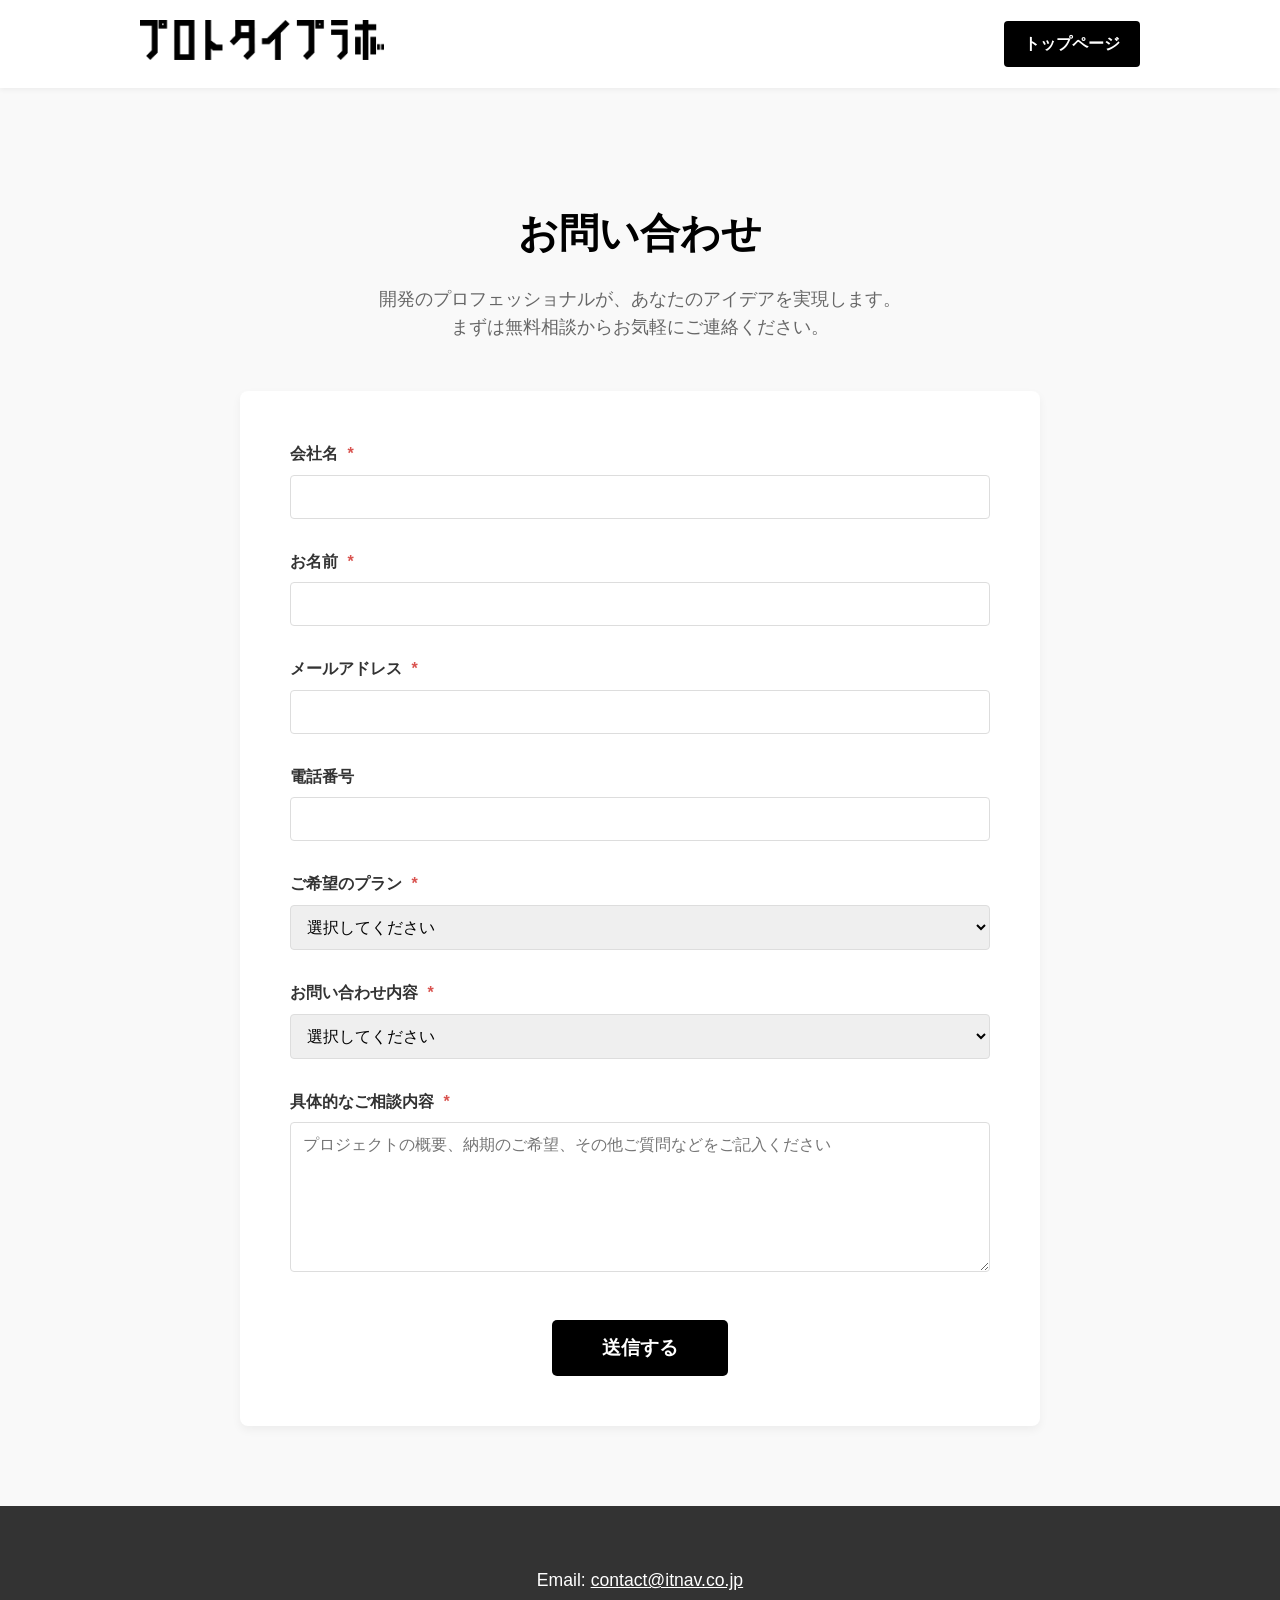
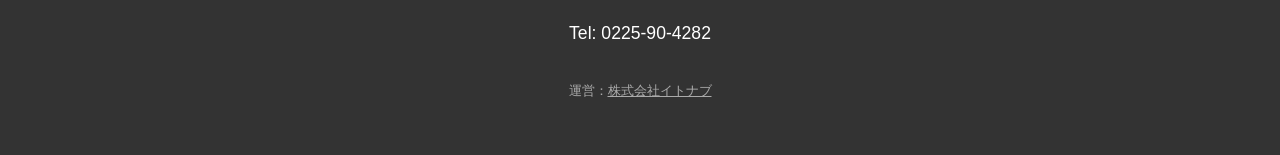
==== contact.html @ 5fab716e "フッターの会社名にイトナブウェブサイトへのリンクを追加 - index.htmlとcontact.htmlのフッターで「株式会社イトナブ」をクリック可能なリンクに変更 - https://itnav." ====
<!DOCTYPE html>
<html lang="ja">
<head>
    <meta charset="UTF-8">
    <meta name="viewport" content="width=device-width, initial-scale=1.0">
    <title>お問い合わせ | PROTOTYPE LAB</title>
    <style>
        /* 基本設定 */
        :root {
            --primary-color: #000;
            --accent-color: #0056b3;
            --bg-light: #f9f9f9;
            --text-color: #333;
        }
        body {
            font-family: "Helvetica Neue", Arial, "Hiragino Kaku Gothic ProN", "Hiragino Sans", Meiryo, sans-serif;
            margin: 0;
            padding: 0;
            color: var(--text-color);
            line-height: 1.6;
        }
        a { text-decoration: none; }

        /* レイアウト */
        .container {
            max-width: 1000px;
            margin: 0 auto;
            padding: 0 20px;
        }

        /* ヘッダー */
        header {
            background: #fff;
            padding: 20px 0;
            box-shadow: 0 2px 5px rgba(0,0,0,0.05);
            position: sticky;
            top: 0;
            z-index: 100;
        }
        .header-inner {
            display: flex;
            justify-content: space-between;
            align-items: center;
        }
        .logo {
            display: flex;
            align-items: center;
        }
        .logo img {
            height: 40px;
            width: auto;
        }
        .nav-btn {
            background: var(--primary-color);
            color: #fff;
            padding: 10px 20px;
            border-radius: 4px;
            font-weight: bold;
        }
        .nav-btn:hover {
            opacity: 0.8;
        }

        /* お問い合わせフォーム */
        .contact-form-section {
            padding: 80px 0;
            background: var(--bg-light);
            min-height: calc(100vh - 80px);
        }
        .contact-form-section h1 {
            text-align: center;
            font-size: 2.5em;
            margin-bottom: 20px;
            color: var(--primary-color);
        }
        .contact-form-section .intro {
            text-align: center;
            margin-bottom: 50px;
            color: #666;
            font-size: 1.1em;
        }

        .form-container {
            max-width: 700px;
            margin: 0 auto;
            background: #fff;
            padding: 50px;
            border-radius: 8px;
            box-shadow: 0 4px 10px rgba(0,0,0,0.05);
        }

        .form-group {
            margin-bottom: 30px;
        }
        .form-group label {
            display: block;
            margin-bottom: 8px;
            font-weight: bold;
            color: var(--text-color);
        }
        .form-group label .required {
            color: #d9534f;
            margin-left: 5px;
        }
        .form-group input[type="text"],
        .form-group input[type="email"],
        .form-group input[type="tel"],
        .form-group select,
        .form-group textarea {
            width: 100%;
            padding: 12px;
            border: 1px solid #ddd;
            border-radius: 4px;
            font-size: 1em;
            font-family: inherit;
            box-sizing: border-box;
        }
        .form-group textarea {
            min-height: 150px;
            resize: vertical;
        }
        .form-group input:focus,
        .form-group select:focus,
        .form-group textarea:focus {
            outline: none;
            border-color: var(--primary-color);
        }

        .submit-btn {
            background: var(--primary-color);
            color: #fff;
            padding: 15px 50px;
            font-size: 1.2em;
            border: none;
            border-radius: 5px;
            cursor: pointer;
            display: block;
            margin: 40px auto 0;
            transition: opacity 0.3s;
            font-weight: bold;
        }
        .submit-btn:hover {
            opacity: 0.8;
        }

        /* フッター */
        footer {
            background: #333;
            color: #fff;
            padding: 40px 0;
            text-align: center;
        }
        footer .contact-info {
            font-size: 1.1em;
            line-height: 2;
            margin-bottom: 20px;
        }
        footer a {
            color: #fff;
            text-decoration: underline;
        }
        .footer-note {
            font-size: 0.8em;
            color: #aaa;
            margin-top: 30px;
        }

        /* レスポンシブ対応 */
        @media (max-width: 768px) {
            .form-container {
                padding: 30px 20px;
            }
            .contact-form-section h1 {
                font-size: 2em;
            }
        }
    </style>
</head>
<body>

    <!-- ヘッダー -->
    <header>
        <div class="container header-inner">
            <div class="logo">
                <a href="index.html">
                    <img src="img/logo.png" alt="PROTOTYPE LAB">
                </a>
            </div>
            <a href="index.html" class="nav-btn">トップページ</a>
        </div>
    </header>

    <!-- お問い合わせフォーム -->
    <section class="contact-form-section">
        <div class="container">
            <h1>お問い合わせ</h1>
            <p class="intro">
                開発のプロフェッショナルが、あなたのアイデアを実現します。<br>
                まずは無料相談からお気軽にご連絡ください。
            </p>

            <div class="form-container">
                <form action="https://formspree.io/f/YOUR_FORM_ID" method="POST">

                    <div class="form-group">
                        <label for="company">会社名 <span class="required">*</span></label>
                        <input type="text" id="company" name="company" required>
                    </div>

                    <div class="form-group">
                        <label for="name">お名前 <span class="required">*</span></label>
                        <input type="text" id="name" name="name" required>
                    </div>

                    <div class="form-group">
                        <label for="email">メールアドレス <span class="required">*</span></label>
                        <input type="email" id="email" name="email" required>
                    </div>

                    <div class="form-group">
                        <label for="tel">電話番号</label>
                        <input type="tel" id="tel" name="tel">
                    </div>

                    <div class="form-group">
                        <label for="plan">ご希望のプラン <span class="required">*</span></label>
                        <select id="plan" name="plan" required>
                            <option value="">選択してください</option>
                            <option value="light">ライト（¥100,000/月）</option>
                            <option value="standard">スタンダード（¥300,000/月）</option>
                            <option value="pro">プロ（¥500,000~/月）</option>
                            <option value="undecided">未定・相談したい</option>
                        </select>
                    </div>

                    <div class="form-group">
                        <label for="purpose">お問い合わせ内容 <span class="required">*</span></label>
                        <select id="purpose" name="purpose" required>
                            <option value="">選択してください</option>
                            <option value="sales">営業プレゼン支援</option>
                            <option value="newbusiness">新規事業検証</option>
                            <option value="lp">緊急LP・フォーム制作</option>
                            <option value="demo">開発営業の武器化</option>
                            <option value="other">その他</option>
                        </select>
                    </div>

                    <div class="form-group">
                        <label for="message">具体的なご相談内容 <span class="required">*</span></label>
                        <textarea id="message" name="message" required placeholder="プロジェクトの概要、納期のご希望、その他ご質問などをご記入ください"></textarea>
                    </div>

                    <button type="submit" class="submit-btn">送信する</button>
                </form>
            </div>
        </div>
    </section>

    <!-- フッター -->
    <footer>
        <div class="container">
            <div class="contact-info">
                <p>Email: <a href="mailto:contact@itnav.co.jp">contact@itnav.co.jp</a></p>
                <p>Tel: 0225-90-4282</p>
            </div>
            <p class="footer-note">運営：<a href="https://itnav.co.jp/" target="_blank" rel="noopener noreferrer" style="color: #aaa; text-decoration: underline;">株式会社イトナブ</a></p>
        </div>
    </footer>

</body>
</html>
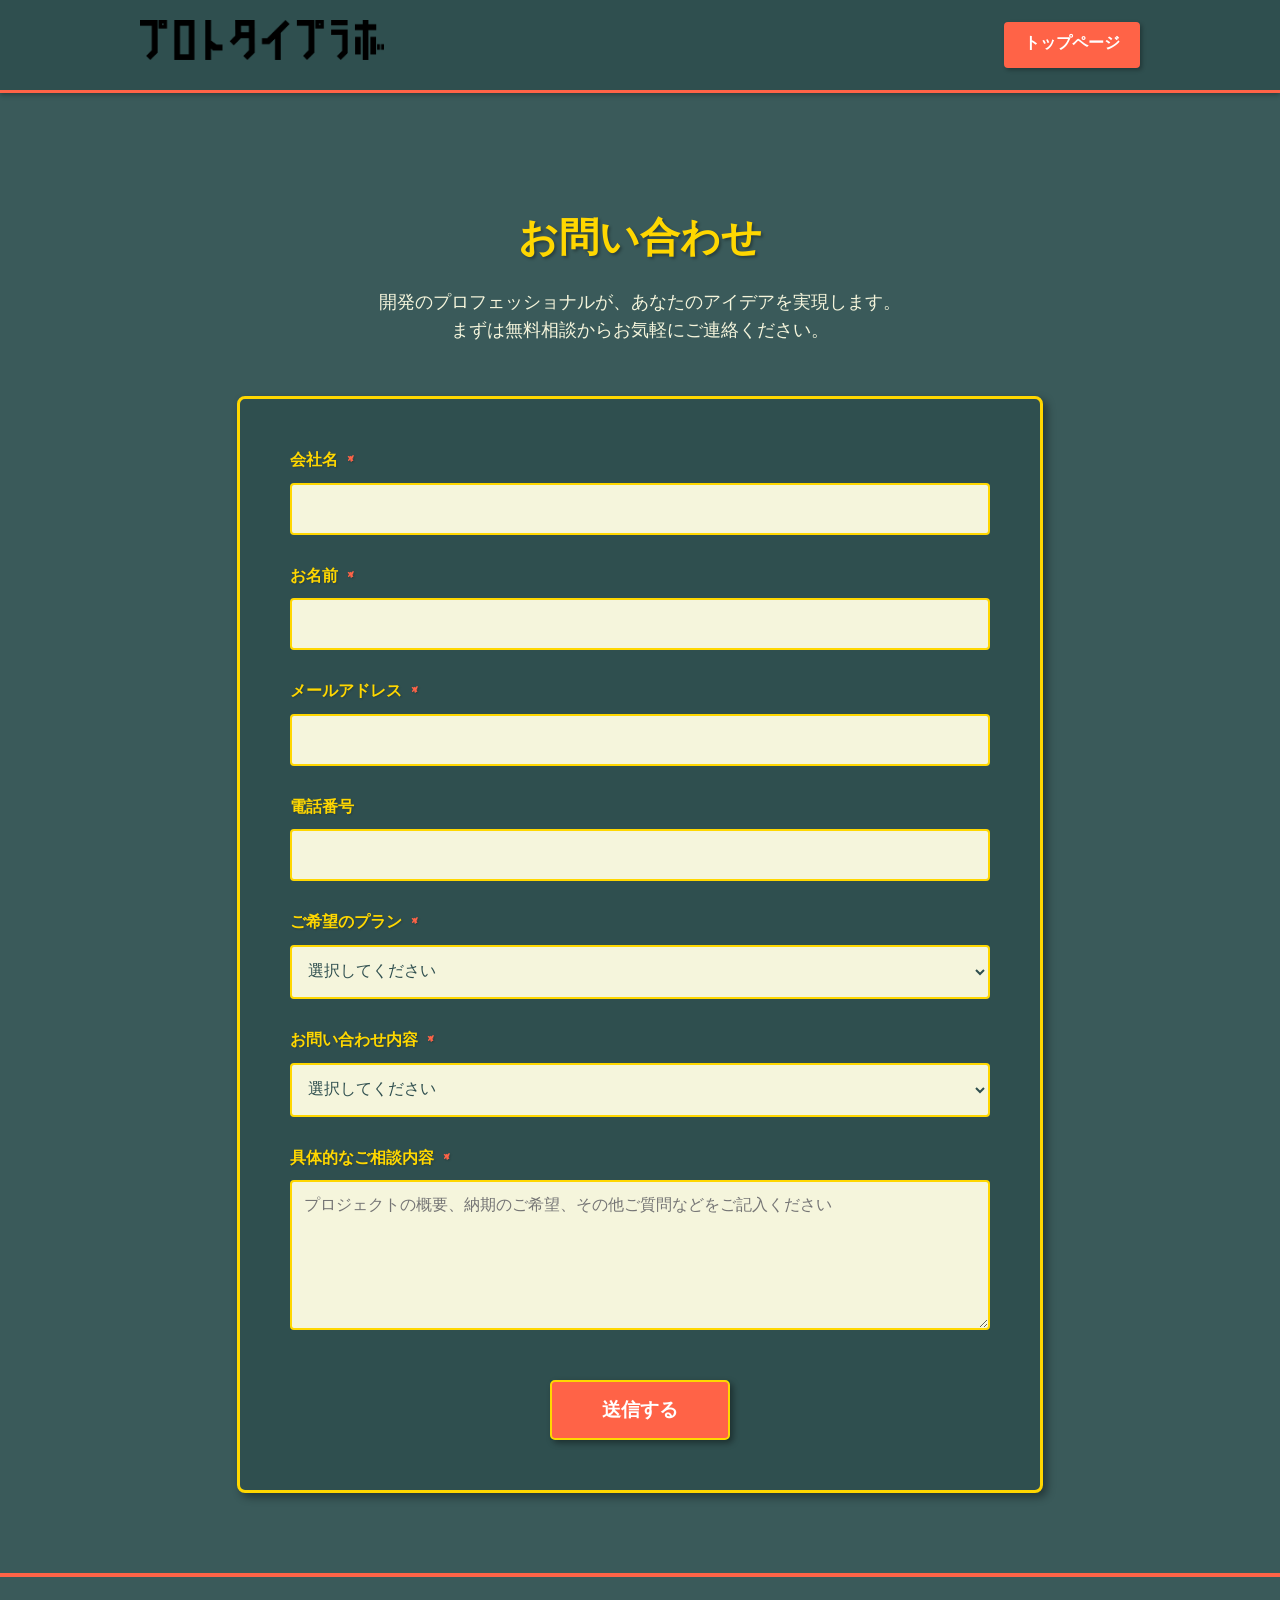
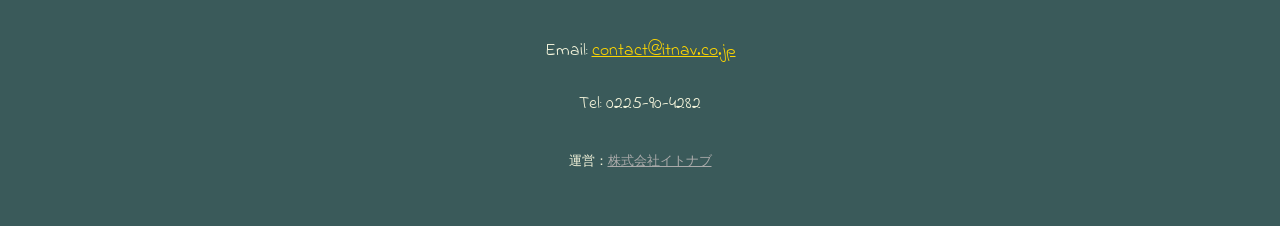
==== commit d7f3ff8a: "チョークボード・カフェデザインへの大規模変更 デザインコンセプト: 親近感、手作り、カフェ、日常、素朴  主な変更点: - カラースキーム変更: 黒板風デザイン   * 背景色: #2F4F4F (ダ" ====
--- a/contact.html
+++ b/contact.html
@@ -4,20 +4,29 @@
     <meta charset="UTF-8">
     <meta name="viewport" content="width=device-width, initial-scale=1.0">
     <title>お問い合わせ | PROTOTYPE LAB</title>
+    <link rel="preconnect" href="https://fonts.googleapis.com">
+    <link rel="preconnect" href="https://fonts.gstatic.com" crossorigin>
+    <link href="https://fonts.googleapis.com/css2?family=Caveat:wght@400;700&family=Indie+Flower&display=swap" rel="stylesheet">
     <style>
         /* 基本設定 */
         :root {
-            --primary-color: #000;
-            --accent-color: #0056b3;
-            --bg-light: #f9f9f9;
-            --text-color: #333;
+            --primary-color: #2F4F4F; /* 黒板の色 Dark Slate Gray */
+            --accent-color: #FF6347; /* トマト色 */
+            --accent-color-2: #FFD700; /* イエロー */
+            --bg-light: #3A5A5A; /* 少し明るい黒板色 */
+            --text-color: #FFFFFF; /* チョーク白 */
+            --chalk-white: #F5F5DC; /* クリーミーな白（チョークの色） */
         }
         body {
-            font-family: "Helvetica Neue", Arial, "Hiragino Kaku Gothic ProN", "Hiragino Sans", Meiryo, sans-serif;
+            font-family: "Indie Flower", "Helvetica Neue", Arial, "Hiragino Kaku Gothic ProN", "Hiragino Sans", Meiryo, cursive, sans-serif;
             margin: 0;
             padding: 0;
             color: var(--text-color);
             line-height: 1.6;
+            background: var(--primary-color);
+        }
+        h1, h2, h3 {
+            font-family: "Caveat", "Indie Flower", cursive;
         }
         a { text-decoration: none; }
 
@@ -30,9 +39,10 @@
 
         /* ヘッダー */
         header {
-            background: #fff;
+            background: var(--primary-color);
             padding: 20px 0;
-            box-shadow: 0 2px 5px rgba(0,0,0,0.05);
+            box-shadow: 0 2px 5px rgba(0,0,0,0.3);
+            border-bottom: 3px solid var(--accent-color);
             position: sticky;
             top: 0;
             z-index: 100;
@@ -51,14 +61,18 @@
             width: auto;
         }
         .nav-btn {
-            background: var(--primary-color);
+            background: var(--accent-color);
             color: #fff;
             padding: 10px 20px;
             border-radius: 4px;
             font-weight: bold;
+            box-shadow: 2px 2px 4px rgba(0,0,0,0.3);
+            transition: all 0.3s;
         }
         .nav-btn:hover {
-            opacity: 0.8;
+            background: var(--accent-color-2);
+            color: var(--primary-color);
+            transform: translateY(-2px);
         }
 
         /* お問い合わせフォーム */
@@ -71,22 +85,24 @@
             text-align: center;
             font-size: 2.5em;
             margin-bottom: 20px;
-            color: var(--primary-color);
+            color: var(--accent-color-2);
+            text-shadow: 2px 2px 3px rgba(0,0,0,0.3);
         }
         .contact-form-section .intro {
             text-align: center;
             margin-bottom: 50px;
-            color: #666;
+            color: var(--chalk-white);
             font-size: 1.1em;
         }
 
         .form-container {
             max-width: 700px;
             margin: 0 auto;
-            background: #fff;
+            background: var(--primary-color);
             padding: 50px;
             border-radius: 8px;
-            box-shadow: 0 4px 10px rgba(0,0,0,0.05);
+            box-shadow: 4px 4px 8px rgba(0,0,0,0.4);
+            border: 3px solid var(--accent-color-2);
         }
 
         .form-group {
@@ -96,10 +112,11 @@
             display: block;
             margin-bottom: 8px;
             font-weight: bold;
-            color: var(--text-color);
+            color: var(--accent-color-2);
+            text-shadow: 1px 1px 2px rgba(0,0,0,0.2);
         }
         .form-group label .required {
-            color: #d9534f;
+            color: var(--accent-color);
             margin-left: 5px;
         }
         .form-group input[type="text"],
@@ -109,11 +126,13 @@
         .form-group textarea {
             width: 100%;
             padding: 12px;
-            border: 1px solid #ddd;
+            border: 2px solid var(--accent-color-2);
             border-radius: 4px;
             font-size: 1em;
             font-family: inherit;
             box-sizing: border-box;
+            background: var(--chalk-white);
+            color: var(--primary-color);
         }
         .form-group textarea {
             min-height: 150px;
@@ -123,45 +142,52 @@
         .form-group select:focus,
         .form-group textarea:focus {
             outline: none;
-            border-color: var(--primary-color);
+            border-color: var(--accent-color);
+            box-shadow: 0 0 5px var(--accent-color-2);
         }
 
         .submit-btn {
-            background: var(--primary-color);
+            background: var(--accent-color);
             color: #fff;
             padding: 15px 50px;
             font-size: 1.2em;
-            border: none;
+            border: 2px solid var(--accent-color-2);
             border-radius: 5px;
             cursor: pointer;
             display: block;
             margin: 40px auto 0;
-            transition: opacity 0.3s;
+            transition: all 0.3s;
             font-weight: bold;
+            box-shadow: 3px 3px 6px rgba(0,0,0,0.4);
         }
         .submit-btn:hover {
-            opacity: 0.8;
+            background: var(--accent-color-2);
+            color: var(--primary-color);
+            transform: translateY(-3px);
+            box-shadow: 5px 5px 10px rgba(0,0,0,0.5);
         }
 
         /* フッター */
         footer {
-            background: #333;
+            background: var(--bg-light);
             color: #fff;
             padding: 40px 0;
             text-align: center;
+            border-top: 4px solid var(--accent-color);
         }
         footer .contact-info {
             font-size: 1.1em;
             line-height: 2;
             margin-bottom: 20px;
+            color: var(--chalk-white);
         }
         footer a {
-            color: #fff;
+            color: var(--accent-color-2);
             text-decoration: underline;
         }
         .footer-note {
             font-size: 0.8em;
-            color: #aaa;
+            color: var(--chalk-white);
             margin-top: 30px;
         }
 
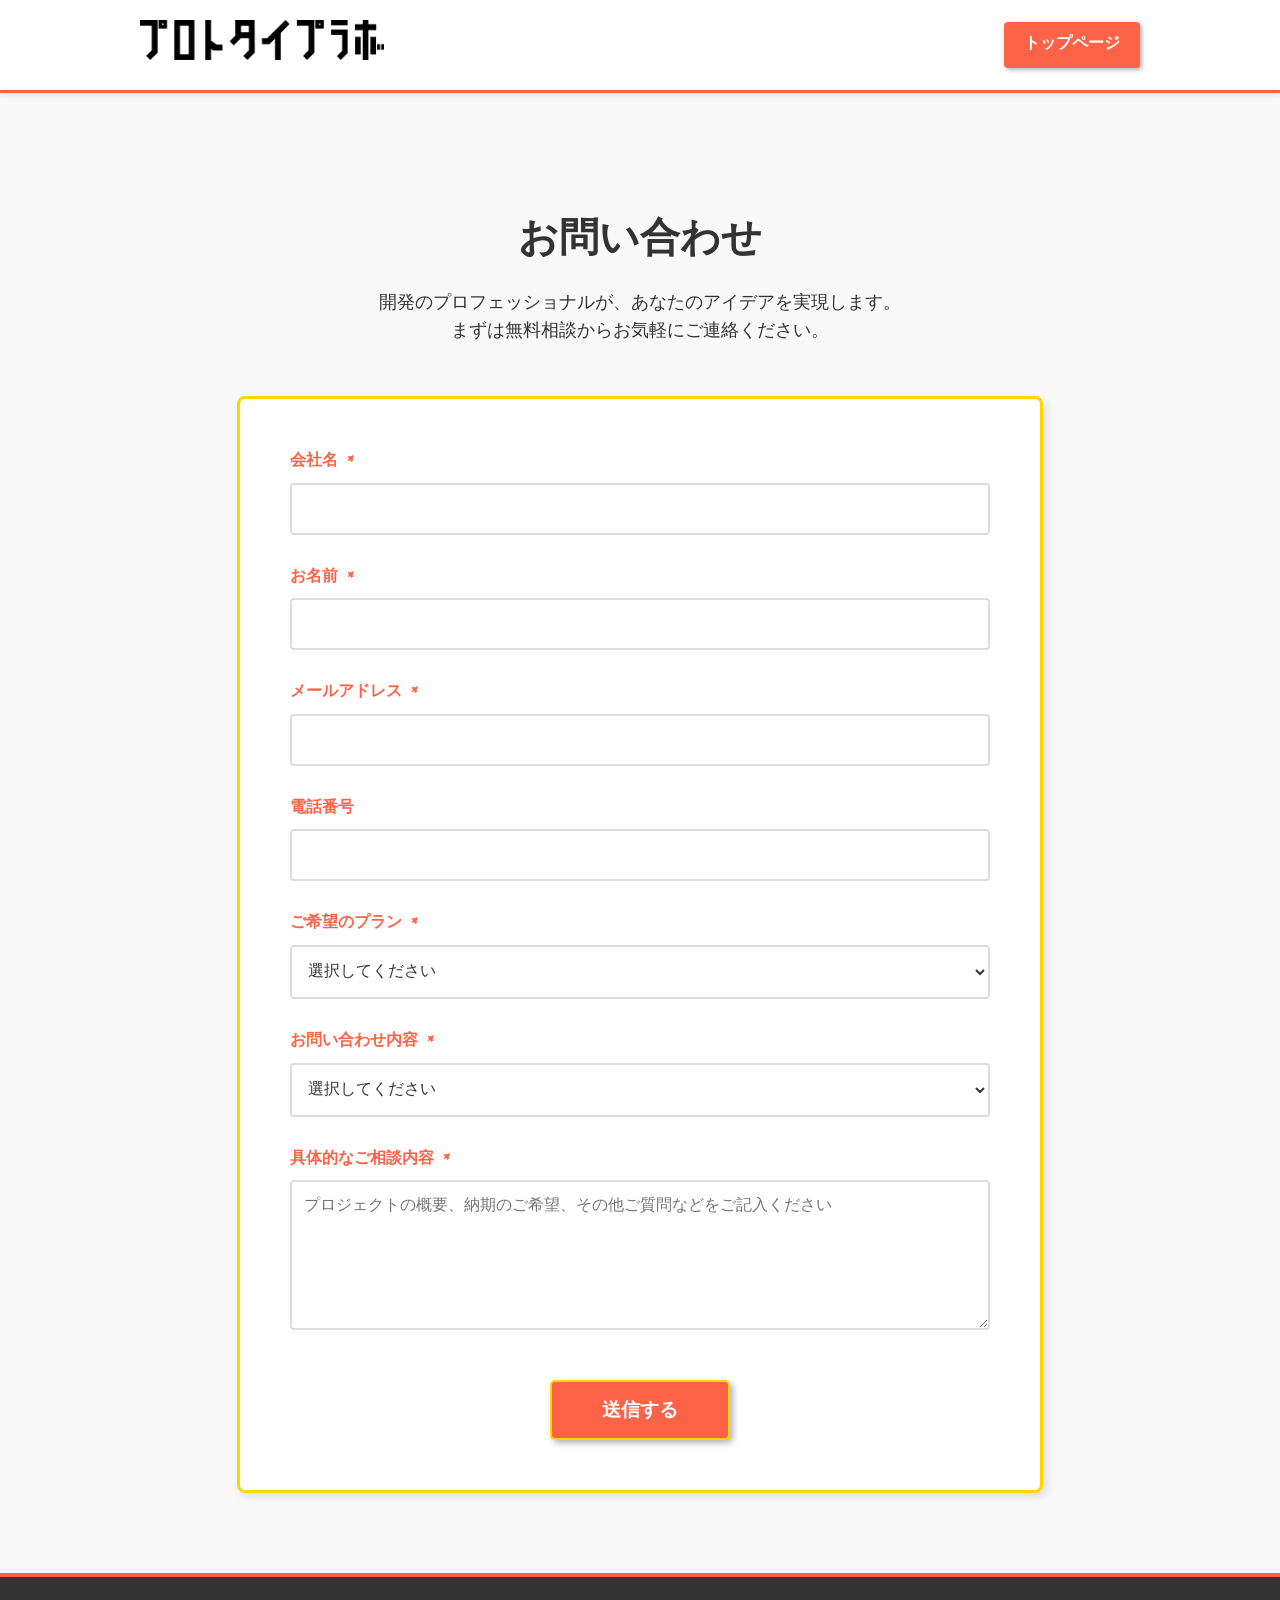
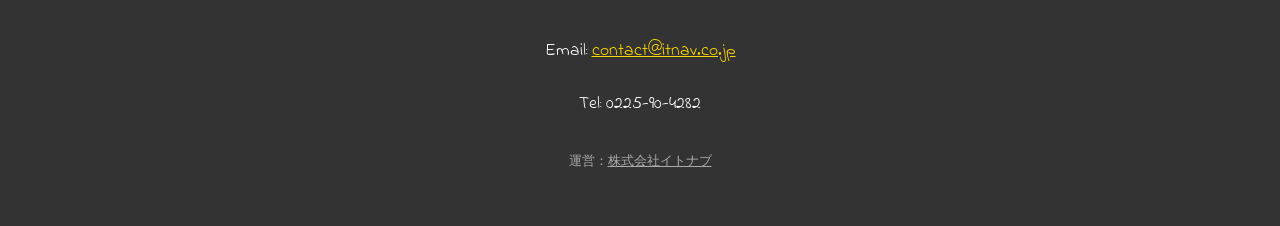
==== commit 9e3d29a5: "背景色を白に変更して視認性を向上 - 背景色を黒板風から白に変更 - 文字色をダークグレー(#333)に調整 - アクセントカラーは維持（トマト色: #FF6347） - テキストシャドウを削除または" ====
--- a/contact.html
+++ b/contact.html
@@ -10,12 +10,12 @@
     <style>
         /* 基本設定 */
         :root {
-            --primary-color: #2F4F4F; /* 黒板の色 Dark Slate Gray */
+            --primary-color: #FFFFFF; /* 白背景 */
             --accent-color: #FF6347; /* トマト色 */
             --accent-color-2: #FFD700; /* イエロー */
-            --bg-light: #3A5A5A; /* 少し明るい黒板色 */
-            --text-color: #FFFFFF; /* チョーク白 */
-            --chalk-white: #F5F5DC; /* クリーミーな白（チョークの色） */
+            --bg-light: #F9F9F9; /* 薄いグレー */
+            --text-color: #333333; /* ダークグレー */
+            --chalk-white: #333333; /* テキスト用ダークグレー */
         }
         body {
             font-family: "Indie Flower", "Helvetica Neue", Arial, "Hiragino Kaku Gothic ProN", "Hiragino Sans", Meiryo, cursive, sans-serif;
@@ -39,9 +39,9 @@
 
         /* ヘッダー */
         header {
-            background: var(--primary-color);
+            background: #FFFFFF;
             padding: 20px 0;
-            box-shadow: 0 2px 5px rgba(0,0,0,0.3);
+            box-shadow: 0 2px 5px rgba(0,0,0,0.1);
             border-bottom: 3px solid var(--accent-color);
             position: sticky;
             top: 0;
@@ -71,7 +71,7 @@
         }
         .nav-btn:hover {
             background: var(--accent-color-2);
-            color: var(--primary-color);
+            color: #333;
             transform: translateY(-2px);
         }
 
@@ -85,23 +85,22 @@
             text-align: center;
             font-size: 2.5em;
             margin-bottom: 20px;
-            color: var(--accent-color-2);
-            text-shadow: 2px 2px 3px rgba(0,0,0,0.3);
+            color: #333;
         }
         .contact-form-section .intro {
             text-align: center;
             margin-bottom: 50px;
-            color: var(--chalk-white);
+            color: #333;
             font-size: 1.1em;
         }
 
         .form-container {
             max-width: 700px;
             margin: 0 auto;
-            background: var(--primary-color);
+            background: #FFFFFF;
             padding: 50px;
             border-radius: 8px;
-            box-shadow: 4px 4px 8px rgba(0,0,0,0.4);
+            box-shadow: 4px 4px 8px rgba(0,0,0,0.1);
             border: 3px solid var(--accent-color-2);
         }
 
@@ -112,8 +111,7 @@
             display: block;
             margin-bottom: 8px;
             font-weight: bold;
-            color: var(--accent-color-2);
-            text-shadow: 1px 1px 2px rgba(0,0,0,0.2);
+            color: var(--accent-color);
         }
         .form-group label .required {
             color: var(--accent-color);
@@ -126,13 +124,13 @@
         .form-group textarea {
             width: 100%;
             padding: 12px;
-            border: 2px solid var(--accent-color-2);
+            border: 2px solid #ddd;
             border-radius: 4px;
             font-size: 1em;
             font-family: inherit;
             box-sizing: border-box;
-            background: var(--chalk-white);
-            color: var(--primary-color);
+            background: #fff;
+            color: #333;
         }
         .form-group textarea {
             min-height: 150px;
@@ -143,7 +141,6 @@
         .form-group textarea:focus {
             outline: none;
             border-color: var(--accent-color);
-            box-shadow: 0 0 5px var(--accent-color-2);
         }
 
         .submit-btn {
@@ -158,18 +155,18 @@
             margin: 40px auto 0;
             transition: all 0.3s;
             font-weight: bold;
-            box-shadow: 3px 3px 6px rgba(0,0,0,0.4);
+            box-shadow: 3px 3px 6px rgba(0,0,0,0.3);
         }
         .submit-btn:hover {
             background: var(--accent-color-2);
-            color: var(--primary-color);
+            color: #333;
             transform: translateY(-3px);
-            box-shadow: 5px 5px 10px rgba(0,0,0,0.5);
+            box-shadow: 5px 5px 10px rgba(0,0,0,0.4);
         }
 
         /* フッター */
         footer {
-            background: var(--bg-light);
+            background: #333;
             color: #fff;
             padding: 40px 0;
             text-align: center;
@@ -179,7 +176,7 @@
             font-size: 1.1em;
             line-height: 2;
             margin-bottom: 20px;
-            color: var(--chalk-white);
+            color: #fff;
         }
         footer a {
             color: var(--accent-color-2);
@@ -187,7 +184,7 @@
         }
         .footer-note {
             font-size: 0.8em;
-            color: var(--chalk-white);
+            color: #aaa;
             margin-top: 30px;
         }
 
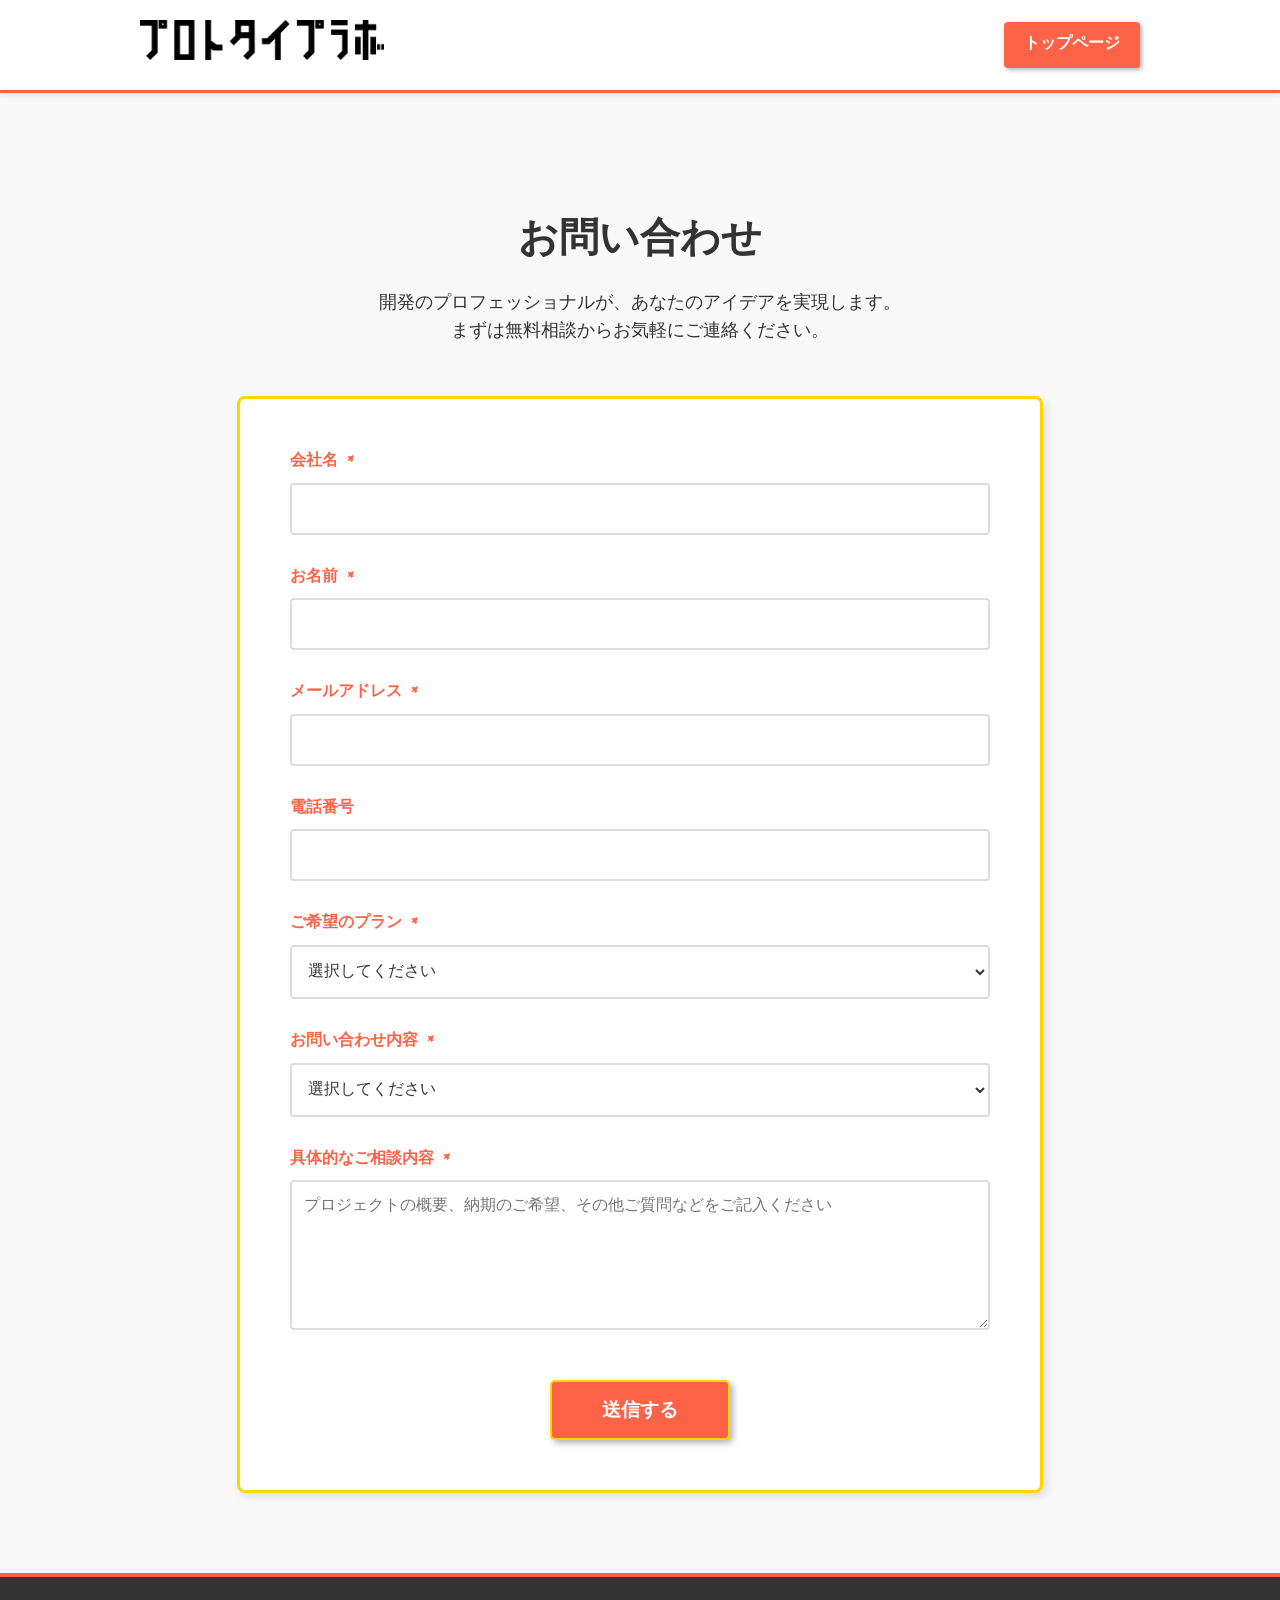
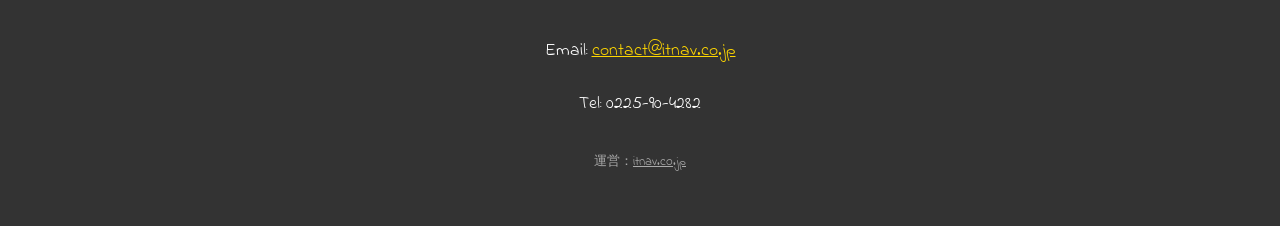
==== commit 7d66c3ad: "フッターのWebサイトリンクをhttps://itnav.co.jp/に更新し、表示テキストをitnav.co.jpに変更" ====
--- a/contact.html
+++ b/contact.html
@@ -286,7 +286,7 @@
                 <p>Email: <a href="mailto:contact@itnav.co.jp">contact@itnav.co.jp</a></p>
                 <p>Tel: 0225-90-4282</p>
             </div>
-            <p class="footer-note">運営：<a href="https://itnav.co.jp/" target="_blank" rel="noopener noreferrer" style="color: #aaa; text-decoration: underline;">株式会社イトナブ</a></p>
+            <p class="footer-note">運営：<a href="https://itnav.co.jp/" target="_blank" rel="noopener noreferrer" style="color: #aaa; text-decoration: underline;">itnav.co.jp</a></p>
         </div>
     </footer>
 
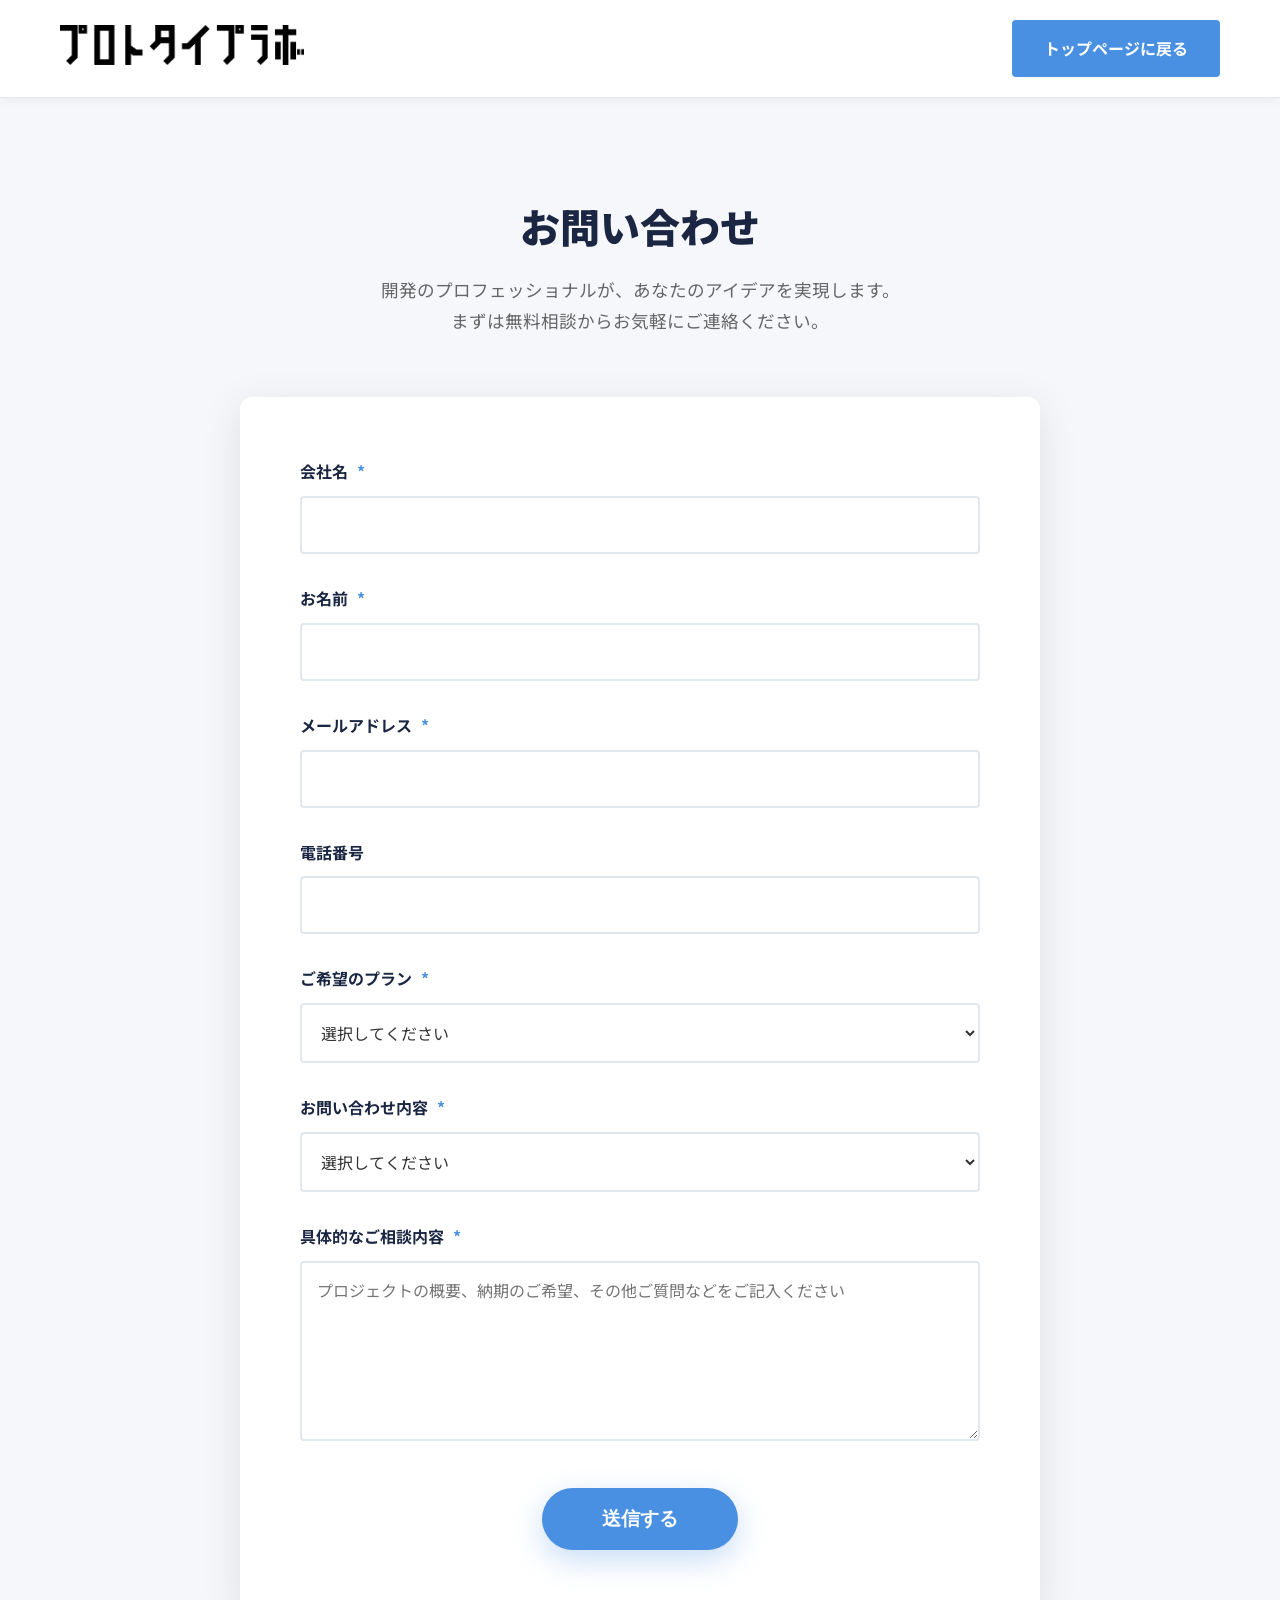
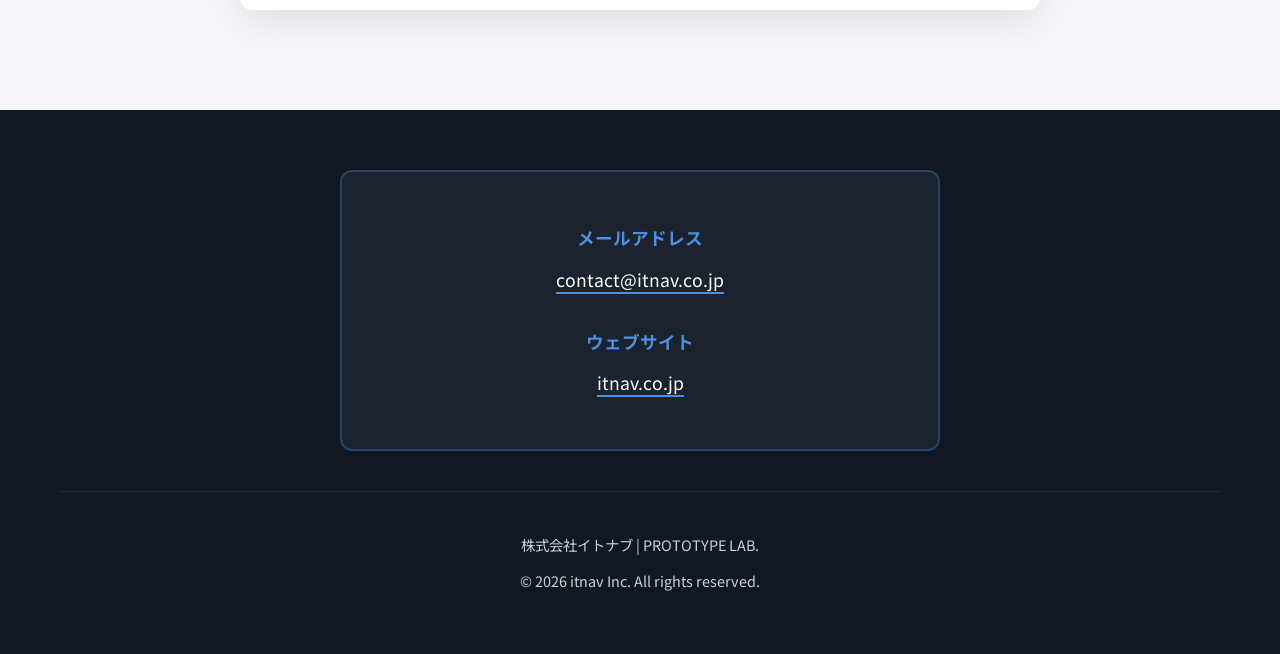
==== commit e13eb862: "メインビジュアルの背景画像とお問い合わせフォームのデザインを統一 - メインビジュアル(index.html)の背景にimg/main.jpgを適用 - お問い合わせフォームの送信先メールアドレスをt" ====
--- a/contact.html
+++ b/contact.html
@@ -6,210 +6,22 @@
     <title>お問い合わせ | PROTOTYPE LAB</title>
     <link rel="preconnect" href="https://fonts.googleapis.com">
     <link rel="preconnect" href="https://fonts.gstatic.com" crossorigin>
-    <link href="https://fonts.googleapis.com/css2?family=Caveat:wght@400;700&family=Indie+Flower&display=swap" rel="stylesheet">
-    <style>
-        /* 基本設定 */
-        :root {
-            --primary-color: #FFFFFF; /* 白背景 */
-            --accent-color: #FF6347; /* トマト色 */
-            --accent-color-2: #FFD700; /* イエロー */
-            --bg-light: #F9F9F9; /* 薄いグレー */
-            --text-color: #333333; /* ダークグレー */
-            --chalk-white: #333333; /* テキスト用ダークグレー */
-        }
-        body {
-            font-family: "Indie Flower", "Helvetica Neue", Arial, "Hiragino Kaku Gothic ProN", "Hiragino Sans", Meiryo, cursive, sans-serif;
-            margin: 0;
-            padding: 0;
-            color: var(--text-color);
-            line-height: 1.6;
-            background: var(--primary-color);
-        }
-        h1, h2, h3 {
-            font-family: "Caveat", "Indie Flower", cursive;
-        }
-        a { text-decoration: none; }
-
-        /* レイアウト */
-        .container {
-            max-width: 1000px;
-            margin: 0 auto;
-            padding: 0 20px;
-        }
-
-        /* ヘッダー */
-        header {
-            background: #FFFFFF;
-            padding: 20px 0;
-            box-shadow: 0 2px 5px rgba(0,0,0,0.1);
-            border-bottom: 3px solid var(--accent-color);
-            position: sticky;
-            top: 0;
-            z-index: 100;
-        }
-        .header-inner {
-            display: flex;
-            justify-content: space-between;
-            align-items: center;
-        }
-        .logo {
-            display: flex;
-            align-items: center;
-        }
-        .logo img {
-            height: 40px;
-            width: auto;
-        }
-        .nav-btn {
-            background: var(--accent-color);
-            color: #fff;
-            padding: 10px 20px;
-            border-radius: 4px;
-            font-weight: bold;
-            box-shadow: 2px 2px 4px rgba(0,0,0,0.3);
-            transition: all 0.3s;
-        }
-        .nav-btn:hover {
-            background: var(--accent-color-2);
-            color: #333;
-            transform: translateY(-2px);
-        }
-
-        /* お問い合わせフォーム */
-        .contact-form-section {
-            padding: 80px 0;
-            background: var(--bg-light);
-            min-height: calc(100vh - 80px);
-        }
-        .contact-form-section h1 {
-            text-align: center;
-            font-size: 2.5em;
-            margin-bottom: 20px;
-            color: #333;
-        }
-        .contact-form-section .intro {
-            text-align: center;
-            margin-bottom: 50px;
-            color: #333;
-            font-size: 1.1em;
-        }
-
-        .form-container {
-            max-width: 700px;
-            margin: 0 auto;
-            background: #FFFFFF;
-            padding: 50px;
-            border-radius: 8px;
-            box-shadow: 4px 4px 8px rgba(0,0,0,0.1);
-            border: 3px solid var(--accent-color-2);
-        }
-
-        .form-group {
-            margin-bottom: 30px;
-        }
-        .form-group label {
-            display: block;
-            margin-bottom: 8px;
-            font-weight: bold;
-            color: var(--accent-color);
-        }
-        .form-group label .required {
-            color: var(--accent-color);
-            margin-left: 5px;
-        }
-        .form-group input[type="text"],
-        .form-group input[type="email"],
-        .form-group input[type="tel"],
-        .form-group select,
-        .form-group textarea {
-            width: 100%;
-            padding: 12px;
-            border: 2px solid #ddd;
-            border-radius: 4px;
-            font-size: 1em;
-            font-family: inherit;
-            box-sizing: border-box;
-            background: #fff;
-            color: #333;
-        }
-        .form-group textarea {
-            min-height: 150px;
-            resize: vertical;
-        }
-        .form-group input:focus,
-        .form-group select:focus,
-        .form-group textarea:focus {
-            outline: none;
-            border-color: var(--accent-color);
-        }
-
-        .submit-btn {
-            background: var(--accent-color);
-            color: #fff;
-            padding: 15px 50px;
-            font-size: 1.2em;
-            border: 2px solid var(--accent-color-2);
-            border-radius: 5px;
-            cursor: pointer;
-            display: block;
-            margin: 40px auto 0;
-            transition: all 0.3s;
-            font-weight: bold;
-            box-shadow: 3px 3px 6px rgba(0,0,0,0.3);
-        }
-        .submit-btn:hover {
-            background: var(--accent-color-2);
-            color: #333;
-            transform: translateY(-3px);
-            box-shadow: 5px 5px 10px rgba(0,0,0,0.4);
-        }
-
-        /* フッター */
-        footer {
-            background: #333;
-            color: #fff;
-            padding: 40px 0;
-            text-align: center;
-            border-top: 4px solid var(--accent-color);
-        }
-        footer .contact-info {
-            font-size: 1.1em;
-            line-height: 2;
-            margin-bottom: 20px;
-            color: #fff;
-        }
-        footer a {
-            color: var(--accent-color-2);
-            text-decoration: underline;
-        }
-        .footer-note {
-            font-size: 0.8em;
-            color: #aaa;
-            margin-top: 30px;
-        }
-
-        /* レスポンシブ対応 */
-        @media (max-width: 768px) {
-            .form-container {
-                padding: 30px 20px;
-            }
-            .contact-form-section h1 {
-                font-size: 2em;
-            }
-        }
-    </style>
+    <link href="https://fonts.googleapis.com/css2?family=Noto+Sans+JP:wght@400;500;700;900&display=swap" rel="stylesheet">
+    <link rel="stylesheet" href="css/contact.css">
 </head>
 <body>
 
     <!-- ヘッダー -->
     <header>
-        <div class="container header-inner">
-            <div class="logo">
-                <a href="index.html">
-                    <img src="img/logo.png" alt="PROTOTYPE LAB">
-                </a>
+        <div class="container">
+            <div class="header-inner">
+                <div class="logo">
+                    <a href="index.html">
+                        <img src="img/logo.png" alt="PROTOTYPE LAB.">
+                    </a>
+                </div>
+                <a href="index.html" class="header-cta">トップページに戻る</a>
             </div>
-            <a href="index.html" class="nav-btn">トップページ</a>
         </div>
     </header>
 
@@ -223,7 +35,7 @@
             </p>
 
             <div class="form-container">
-                <form action="https://formspree.io/f/YOUR_FORM_ID" method="POST">
+                <form action="send_mail.php" method="POST">
 
                     <div class="form-group">
                         <label for="company">会社名 <span class="required">*</span></label>
@@ -280,13 +92,23 @@
     </section>
 
     <!-- フッター -->
-    <footer>
+    <footer class="contact-footer">
         <div class="container">
             <div class="contact-info">
-                <p>Email: <a href="mailto:contact@itnav.co.jp">contact@itnav.co.jp</a></p>
-                <p>Tel: 0225-90-4282</p>
+                <div class="contact-item">
+                    <strong>メールアドレス</strong>
+                    <a href="mailto:contact@itnav.co.jp">contact@itnav.co.jp</a>
+                </div>
+                <div class="contact-item">
+                    <strong>ウェブサイト</strong>
+                    <a href="https://itnav.co.jp/" target="_blank" rel="noopener noreferrer">itnav.co.jp</a>
+                </div>
             </div>
-            <p class="footer-note">運営：<a href="https://itnav.co.jp/" target="_blank" rel="noopener noreferrer" style="color: #aaa; text-decoration: underline;">itnav.co.jp</a></p>
+
+            <div class="company-info">
+                <p>株式会社イトナブ | PROTOTYPE LAB.</p>
+                <p style="margin-top: 10px;">© 2026 itnav Inc. All rights reserved.</p>
+            </div>
         </div>
     </footer>
 
--- a/css/contact.css
+++ b/css/contact.css
@@ -0,0 +1,268 @@
+/* リセット・基本設定 */
+* {
+    margin: 0;
+    padding: 0;
+    box-sizing: border-box;
+}
+
+:root {
+    --primary-navy: #1a2642;
+    --secondary-navy: #2c3e5c;
+    --accent-blue: #4a90e2;
+    --dark-bg: #0f1823;
+    --light-gray: #f5f7fa;
+    --text-dark: #333333;
+    --text-light: #666666;
+    --white: #ffffff;
+    --border-color: #e1e8ed;
+}
+
+body {
+    font-family: 'Noto Sans JP', -apple-system, BlinkMacSystemFont, 'Segoe UI', sans-serif;
+    color: var(--text-dark);
+    line-height: 1.8;
+    background: var(--white);
+    overflow-x: hidden;
+}
+
+/* タイポグラフィ */
+h1, h2, h3, h4, h5, h6 {
+    font-weight: 700;
+    line-height: 1.4;
+}
+
+h1 {
+    font-size: 2.5rem;
+    font-weight: 900;
+    color: var(--primary-navy);
+}
+
+/* コンテナ */
+.container {
+    max-width: 1200px;
+    margin: 0 auto;
+    padding: 0 20px;
+}
+
+/* ヘッダー */
+header {
+    background: var(--white);
+    padding: 20px 0;
+    box-shadow: 0 2px 10px rgba(0, 0, 0, 0.05);
+    position: sticky;
+    top: 0;
+    z-index: 1000;
+    border-bottom: 1px solid var(--border-color);
+}
+
+.header-inner {
+    display: flex;
+    justify-content: space-between;
+    align-items: center;
+}
+
+.logo {
+    display: flex;
+    align-items: center;
+}
+
+.logo img {
+    height: 40px;
+    width: auto;
+}
+
+.header-cta {
+    background: var(--accent-blue);
+    color: var(--white);
+    padding: 12px 30px;
+    border-radius: 4px;
+    text-decoration: none;
+    font-weight: 700;
+    transition: all 0.3s ease;
+    border: 2px solid var(--accent-blue);
+}
+
+.header-cta:hover {
+    background: transparent;
+    color: var(--accent-blue);
+}
+
+/* お問い合わせフォームセクション */
+.contact-form-section {
+    padding: 100px 0;
+    background: var(--light-gray);
+    min-height: calc(100vh - 200px);
+}
+
+.contact-form-section h1 {
+    text-align: center;
+    margin-bottom: 20px;
+}
+
+.contact-form-section .intro {
+    text-align: center;
+    margin-bottom: 60px;
+    color: var(--text-light);
+    font-size: 1.1rem;
+}
+
+/* フォームコンテナ */
+.form-container {
+    max-width: 800px;
+    margin: 0 auto;
+    background: var(--white);
+    padding: 60px;
+    border-radius: 12px;
+    box-shadow: 0 10px 40px rgba(0, 0, 0, 0.1);
+}
+
+/* フォームグループ */
+.form-group {
+    margin-bottom: 30px;
+}
+
+.form-group label {
+    display: block;
+    margin-bottom: 10px;
+    font-weight: 700;
+    color: var(--primary-navy);
+    font-size: 1rem;
+}
+
+.form-group label .required {
+    color: var(--accent-blue);
+    margin-left: 5px;
+}
+
+.form-group input[type="text"],
+.form-group input[type="email"],
+.form-group input[type="tel"],
+.form-group select,
+.form-group textarea {
+    width: 100%;
+    padding: 15px;
+    border: 2px solid var(--border-color);
+    border-radius: 4px;
+    font-size: 1rem;
+    font-family: inherit;
+    box-sizing: border-box;
+    background: var(--white);
+    color: var(--text-dark);
+    transition: border-color 0.3s ease;
+}
+
+.form-group textarea {
+    min-height: 180px;
+    resize: vertical;
+}
+
+.form-group input:focus,
+.form-group select:focus,
+.form-group textarea:focus {
+    outline: none;
+    border-color: var(--accent-blue);
+}
+
+/* 送信ボタン */
+.submit-btn {
+    background: var(--accent-blue);
+    color: var(--white);
+    padding: 18px 60px;
+    font-size: 1.2rem;
+    border: none;
+    border-radius: 50px;
+    cursor: pointer;
+    display: block;
+    margin: 40px auto 0;
+    transition: all 0.3s ease;
+    font-weight: 700;
+    box-shadow: 0 10px 30px rgba(74, 144, 226, 0.3);
+}
+
+.submit-btn:hover {
+    transform: translateY(-3px);
+    box-shadow: 0 15px 40px rgba(74, 144, 226, 0.4);
+}
+
+/* フッター */
+.contact-footer {
+    background: var(--dark-bg);
+    color: var(--white);
+    text-align: center;
+    padding: 60px 0;
+}
+
+.contact-info {
+    max-width: 600px;
+    margin: 0 auto 40px;
+    padding: 50px;
+    background: rgba(255, 255, 255, 0.05);
+    border-radius: 12px;
+    border: 2px solid rgba(74, 144, 226, 0.3);
+}
+
+.contact-item {
+    margin: 30px 0;
+    font-size: 1.1rem;
+}
+
+.contact-item:first-child {
+    margin-top: 0;
+}
+
+.contact-item:last-child {
+    margin-bottom: 0;
+}
+
+.contact-item strong {
+    display: block;
+    margin-bottom: 10px;
+    color: var(--accent-blue);
+}
+
+.contact-item a {
+    color: var(--white);
+    text-decoration: none;
+    border-bottom: 2px solid var(--accent-blue);
+    transition: all 0.3s ease;
+}
+
+.contact-item a:hover {
+    color: var(--accent-blue);
+}
+
+.company-info {
+    padding-top: 40px;
+    border-top: 1px solid rgba(255, 255, 255, 0.1);
+    font-size: 0.9rem;
+    opacity: 0.8;
+}
+
+/* レスポンシブ対応 */
+@media (max-width: 768px) {
+    h1 {
+        font-size: 2rem;
+    }
+
+    .contact-form-section {
+        padding: 60px 0;
+    }
+
+    .form-container {
+        padding: 40px 20px;
+    }
+
+    .contact-info {
+        padding: 30px 20px;
+    }
+
+    .submit-btn {
+        padding: 15px 40px;
+        font-size: 1.1rem;
+    }
+}
+
+/* スムーススクロール */
+html {
+    scroll-behavior: smooth;
+}
